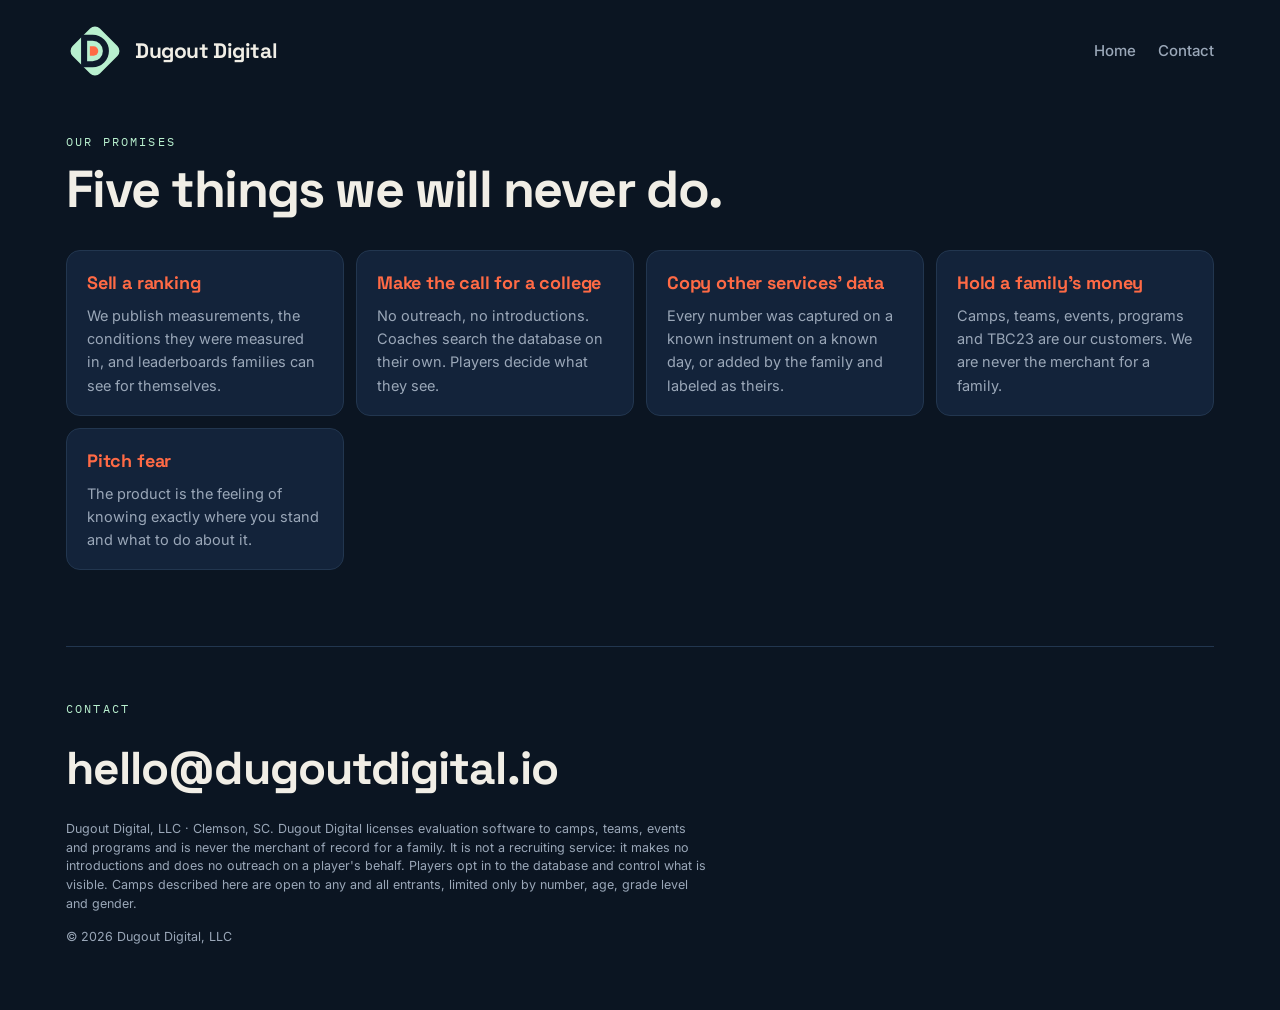
==== never.html @ 40cbd204 "Condensed image-led home: Data made simple, bigger logo, 15 real screens, now-what, audience chips; " ====
<!doctype html>
<html lang="en">
<head>
<meta charset="utf-8">
<meta name="viewport" content="width=device-width, initial-scale=1, viewport-fit=cover">
<title>Dugout Digital · Our promises</title>
<meta name="description" content="Dugout Digital translates baseball data. Any file from any device, read together, becomes a plain-English evaluation: strengths, growth, benchmarks by age and level, a training plan, leaderboards and an opt-in player database.">
<link rel="icon" type="image/svg+xml" href="data:image/svg+xml,%3Csvg xmlns='http://www.w3.org/2000/svg' viewBox='0 0 150 150'%3E%3Crect width='150' height='150' rx='34' fill='%230E1A2B'/%3E%3Crect x='25' y='25' width='100' height='100' rx='18' transform='rotate(45 75 75)' fill='%23B9F0CF'/%3E%3Cg transform='translate(39,33) scale(0.6)'%3E%3Cpath fill-rule='evenodd' d='M0 0H50A70 70 0 0 1 50 140H0ZM26 26H50A44 44 0 0 1 50 114H26Z' fill='%230E1A2B'/%3E%3Cpath d='M38 50H54A20 20 0 0 1 54 90H38Z' fill='%23FF6A45'/%3E%3C/g%3E%3C/svg%3E">
<link rel="preconnect" href="https://fonts.googleapis.com">
<link rel="stylesheet" href="https://fonts.googleapis.com/css2?family=Space+Grotesk:wght@500;700&family=Inter:wght@400;500;600&family=IBM+Plex+Mono:wght@500&display=swap">
<style>
:root{
  --bg:#0B1522; --bg2:#0E1A2B; --panel:#13233A; --panel2:#182B45; --line:#22364F; --ink:#F1EEE6; --muted:#9AA7B8;
  --electric:#2F5BFF; --sky:#7FB5FF; --mint:#B9F0CF; --coral:#FF6A45; --slate:#5B6470;
  --display:"Space Grotesk","Helvetica Neue",Arial,sans-serif; --body:"Inter","Segoe UI",system-ui,sans-serif; --mono:"IBM Plex Mono",ui-monospace,Menlo,monospace;
  color-scheme:dark;
}
:root:not([data-theme="light"]){}
:root[data-theme="dark"]{}
*{box-sizing:border-box}
html,body{margin:0}
html{scroll-behavior:smooth}
body{background:var(--bg);color:var(--ink);font-family:var(--body);font-size:17px;line-height:1.6;overflow-x:hidden}
a{color:var(--sky)}
.wrap{max-width:1180px;margin:0 auto;padding-inline:16px}
nav{display:flex;justify-content:space-between;align-items:center;padding-block:22px;gap:16px}
.mark{display:flex;align-items:center;gap:11px;text-decoration:none;color:var(--ink);font-family:var(--display);font-weight:700;font-size:21px;letter-spacing:-.02em;white-space:nowrap}
.mark svg{width:58px;height:58px;flex:none}
nav .links{display:flex;gap:22px;font-size:15px;font-weight:500}
nav .links a{text-decoration:none;color:var(--muted);white-space:nowrap}
nav .links a:hover{color:var(--ink)}
@media (max-width:700px){nav .links a:not(:last-child){display:none}}
h1,h2,h3{font-family:var(--display);line-height:1.02;margin:0;letter-spacing:-.03em;text-wrap:balance}
h1{font-size:clamp(46px,8vw,100px);font-weight:700}
h2{font-size:clamp(30px,4.4vw,52px);font-weight:700}
h3{font-size:20px;font-weight:700;letter-spacing:-.01em}
p{margin:0}
.eyebrow{font-family:var(--mono);text-transform:uppercase;letter-spacing:.18em;font-size:12px;color:var(--mint)}
.btn{font-family:var(--display);font-weight:700;font-size:16px;padding:14px 22px;border-radius:10px;text-decoration:none;display:inline-block;transition:transform .15s,background .15s;border:2px solid transparent}
.btn:hover{transform:translateY(-2px)}
.btn:focus-visible{outline:3px solid var(--coral);outline-offset:2px}
.b-electric{background:var(--electric);color:#fff}
.b-ghost{border-color:var(--line);color:var(--ink)}
.b-ghost:hover{border-color:var(--mint)}
/* hero */
.hero{padding-block:30px 70px;display:grid;grid-template-columns:1fr 1.05fr;gap:40px;align-items:center}
@media (max-width:960px){.hero{grid-template-columns:1fr}}
.hero .copy{display:grid;gap:20px}
.sub{font-family:var(--display);font-weight:500;font-size:clamp(20px,2.4vw,26px);letter-spacing:-.01em}
.sub b{color:var(--sky);font-weight:700}.sub i{color:var(--coral);font-style:normal;font-weight:700}.sub u{color:var(--mint);text-decoration:none;font-weight:700}
.lede{color:var(--muted);font-size:17.5px;max-width:54ch}
.cta{display:flex;gap:12px;flex-wrap:wrap}
.panel{background:var(--panel);border:1px solid var(--line);border-radius:18px;padding:20px;display:grid;gap:12px}
.panel .cap{font-size:13.5px;color:var(--muted);line-height:1.5}
.panel .cap b{color:var(--ink);font-weight:600}
.legend{display:flex;gap:16px;flex-wrap:wrap;font-family:var(--mono);font-size:11px;letter-spacing:.1em;text-transform:uppercase;color:var(--muted)}
.legend i{display:inline-block;width:10px;height:10px;border-radius:50%;margin-right:6px;vertical-align:-1px}
svg.chart{width:100%;height:auto;display:block}
.chart text{font-family:var(--mono);font-size:11px;fill:var(--muted);letter-spacing:.06em}
.chart .ax{stroke:var(--line);stroke-width:1}
.chart .grid{stroke:var(--line);stroke-width:1;stroke-dasharray:2 4}
.chart .barrel{fill:rgba(255,106,69,.12);stroke:var(--coral);stroke-width:1.5;stroke-dasharray:5 4}
.chart .lbl{fill:var(--coral);font-weight:500}
/* app showcase */
.wide{display:grid;grid-template-columns:1.35fr .65fr;gap:22px;align-items:center;background:var(--panel);border:1px solid var(--line);border-radius:18px;padding:18px;margin-bottom:16px}
.wide.flip{grid-template-columns:.65fr 1.35fr}
.wide.flip img{order:2}
@media (max-width:860px){.wide,.wide.flip{grid-template-columns:1fr}.wide.flip img{order:0}}
.wide img{width:100%;height:auto;border-radius:12px;border:1px solid var(--line);display:block}
.wide h3{font-size:22px;margin-bottom:8px}
.wide p{font-size:15.5px;color:var(--muted)}
.wide .k{font-family:var(--mono);font-size:11.5px;letter-spacing:.14em;text-transform:uppercase;color:var(--mint);margin-bottom:8px}
.phones{display:grid;grid-template-columns:repeat(auto-fit,minmax(250px,1fr));gap:16px;margin-top:18px;align-items:start}
.phone{display:grid;grid-template-rows:auto 1fr;gap:12px}
.phone .scr{border:1px solid var(--line);border-radius:22px;overflow:hidden;background:#0a0c10;max-height:440px;box-shadow:0 20px 50px rgba(0,0,0,.35)}
.phone .scr img{width:100%;height:auto;display:block}
.phone h3{font-size:17px}
.phone p{font-size:14px;color:var(--muted)}
.phone .k{font-family:var(--mono);font-size:11px;letter-spacing:.14em;text-transform:uppercase;color:var(--coral)}
.fte{border:1px solid var(--line);border-radius:22px;background:var(--panel);min-height:380px;padding:22px;display:grid;align-content:start;gap:10px}
.fte .t{font-family:var(--display);font-weight:700;font-size:20px;letter-spacing:-.02em}
.fte ol{margin:0;padding-left:20px;display:grid;gap:6px;font-size:14px;color:var(--muted)}
.fte ol b{color:var(--ink);font-weight:600}
.shots3{display:grid;grid-template-columns:repeat(auto-fit,minmax(300px,1fr));gap:16px}
.shot3{background:var(--panel);border:1px solid var(--line);border-radius:16px;overflow:hidden;display:grid;grid-template-rows:auto 1fr}
.shot3 img{width:100%;height:auto;display:block;border-bottom:1px solid var(--line)}
.shot3 div{padding:18px 20px;display:grid;gap:6px;align-content:start}
.shot3 p{font-size:14.5px;color:var(--muted)}
.shot3 .k{font-family:var(--mono);font-size:11px;letter-spacing:.14em;text-transform:uppercase;color:var(--coral)}
.roster{display:grid;grid-template-columns:repeat(auto-fit,minmax(230px,1fr));gap:12px;margin-top:28px}
.roster div{background:var(--panel);border:1px solid var(--line);border-radius:14px;padding:16px 18px;font-size:14.5px;color:var(--muted)}
.roster b{display:block;font-family:var(--display);font-weight:700;font-size:16px;color:var(--ink);letter-spacing:-.01em;margin-bottom:4px}
.prop{margin-top:22px;font-family:var(--mono);font-size:12px;letter-spacing:.12em;text-transform:uppercase;color:var(--mint)}
/* now what */
.nw{display:grid;grid-template-columns:repeat(3,minmax(0,1fr));gap:0;border:1px solid var(--line);border-radius:18px;overflow:hidden;background:var(--panel)}
@media (max-width:900px){.nw{grid-template-columns:1fr}}
.nw > div{padding:24px;display:grid;gap:12px;align-content:start;border-left:1px solid var(--line)}
.nw > div:first-child{border-left:0}
@media (max-width:900px){.nw > div{border-left:0;border-top:1px solid var(--line)}.nw > div:first-child{border-top:0}}
.nw .k{font-family:var(--mono);font-size:11.5px;letter-spacing:.14em;text-transform:uppercase}
.nw .big{font-family:var(--display);font-weight:700;font-size:40px;letter-spacing:-.03em;line-height:1}
.nw .big small{font-family:var(--mono);font-size:12px;letter-spacing:.12em;font-weight:500;color:var(--muted);margin-left:8px;text-transform:uppercase}
.nw p{font-size:15px;color:var(--muted)}
.nw p b{color:var(--ink);font-weight:600}
.nw ol{margin:0;padding-left:20px;display:grid;gap:6px;font-size:14.5px;color:var(--ink)}
.nw ol span{color:var(--muted);font-size:13px}
.nw .bar{height:8px;border-radius:4px;background:var(--line);position:relative;overflow:hidden}
.nw .bar i{position:absolute;left:0;top:0;bottom:0;border-radius:4px}
.nw .goal{font-family:var(--mono);font-size:11px;letter-spacing:.1em;text-transform:uppercase;color:var(--muted)}
.nwgrid{display:grid;gap:18px}
/* sections */
section{padding-block:76px;border-top:1px solid var(--line)}
.head{display:grid;gap:12px;margin-bottom:34px;max-width:64ch}
.head p{color:var(--muted);font-size:17px}
.grid{display:grid;gap:16px}
.g2{grid-template-columns:repeat(auto-fit,minmax(300px,1fr))}
.g3{grid-template-columns:repeat(auto-fit,minmax(260px,1fr))}
.g4{grid-template-columns:repeat(auto-fit,minmax(220px,1fr))}
.card{background:var(--panel);border:1px solid var(--line);border-radius:16px;padding:24px;display:grid;gap:10px;align-content:start;position:relative;overflow:hidden}
.card::before{content:"";position:absolute;left:0;top:0;height:4px;width:100%;background:var(--c,var(--sky))}
.card.mint{--c:var(--mint)}.card.coral{--c:var(--coral)}.card.sky{--c:var(--sky)}
.card p{font-size:15.5px;color:var(--muted)}
.card .k{font-family:var(--mono);font-size:11.5px;letter-spacing:.14em;text-transform:uppercase;color:var(--c,var(--sky))}
.card .to{font-family:var(--mono);font-size:11.5px;letter-spacing:.12em;text-transform:uppercase;color:var(--mint);margin-top:6px}
/* same-ev strip */
.same{display:grid;grid-template-columns:repeat(auto-fit,minmax(220px,1fr));gap:14px}
.ball{background:var(--panel);border:1px solid var(--line);border-radius:16px;padding:20px;display:grid;gap:8px}
.ball .ev{font-family:var(--display);font-weight:700;font-size:40px;letter-spacing:-.03em;line-height:1}
.ball .ev small{font-family:var(--mono);font-size:11px;letter-spacing:.14em;font-weight:500;color:var(--muted);margin-left:6px}
.ball .la{font-family:var(--mono);font-size:12px;letter-spacing:.1em;text-transform:uppercase;color:var(--muted)}
.ball .bar{height:8px;border-radius:4px;background:var(--line);position:relative;overflow:hidden}
.ball .bar i{position:absolute;left:0;top:0;bottom:0;border-radius:4px;background:var(--c)}
.ball .res{font-family:var(--display);font-weight:700;font-size:22px;letter-spacing:-.02em;color:var(--c)}
.ball .d{font-size:14px;color:var(--muted)}
.kpis{display:grid;grid-template-columns:repeat(auto-fit,minmax(200px,1fr));gap:1px;background:var(--line);border:1px solid var(--line);border-radius:14px;overflow:hidden;margin-top:28px}
.kpis div{background:var(--panel);padding:18px 20px}
.kpis b{display:block;font-family:var(--display);font-weight:700;font-size:34px;letter-spacing:-.03em;line-height:1}
.kpis span{display:block;font-size:13.5px;color:var(--muted);margin-top:6px;line-height:1.4}
/* instruments table */
.table{display:grid;border:1px solid var(--line);border-radius:16px;overflow:hidden}
.row{display:grid;grid-template-columns:260px 1fr;gap:20px;padding:20px 24px;background:var(--panel);border-top:1px solid var(--line)}
.row:first-child{border-top:0}
.row .n{font-family:var(--display);font-weight:700;font-size:19px;letter-spacing:-.01em}
.row .n small{display:block;font-family:var(--mono);font-size:11px;letter-spacing:.12em;text-transform:uppercase;color:var(--mint);margin-top:6px;font-weight:500}
.row p{font-size:15.5px;color:var(--muted)}
@media (max-width:700px){.row{grid-template-columns:1fr;gap:8px}}
.formats{margin-top:14px;font-family:var(--mono);font-size:12.5px;letter-spacing:.06em;color:var(--muted)}
/* film */
.film{display:grid;grid-template-columns:repeat(auto-fit,minmax(300px,1fr));gap:16px}
.shot{background:var(--panel);border:1px solid var(--line);border-radius:16px;overflow:hidden;display:grid;grid-template-rows:auto 1fr}
.shot img{width:100%;height:220px;object-fit:cover;display:block}
.shot div{padding:18px 20px;display:grid;gap:6px}
.shot p{font-size:15px;color:var(--muted)}
/* flow */
.flow{display:grid;grid-template-columns:repeat(auto-fit,minmax(230px,1fr));gap:16px}
.step{padding:24px;border:1px solid var(--line);border-radius:16px;background:var(--panel);display:grid;gap:8px;align-content:start}
.step .n{font-family:var(--display);font-weight:700;font-size:44px;line-height:1;letter-spacing:-.03em;color:var(--coral)}
.step p{font-size:15.5px;color:var(--muted)}
.never{display:grid;grid-template-columns:repeat(auto-fit,minmax(230px,1fr));gap:12px}
.no{background:var(--panel);border:1px solid var(--line);border-radius:14px;padding:18px 20px;display:grid;gap:6px}
.no b{font-family:var(--display);font-weight:700;font-size:18px;letter-spacing:-.01em;color:var(--coral)}
.no span{font-size:14.5px;color:var(--muted)}
.two{display:grid;grid-template-columns:1.2fr .8fr;gap:30px;align-items:start}
@media (max-width:900px){.two{grid-template-columns:1fr}}
.who p{color:var(--muted);font-size:16px}
.soft{display:flex;gap:14px;align-items:center;flex-wrap:wrap;margin-top:26px;font-family:var(--display);font-weight:700;font-size:20px;letter-spacing:-.01em}
.soft span{padding:8px 14px;border-radius:10px;color:#0B1522}
footer{padding-block:52px 64px;display:grid;gap:14px;color:var(--muted);font-size:15px;border-top:1px solid var(--line)}
.contact{font-family:var(--display);font-weight:700;font-size:clamp(26px,4vw,46px);color:var(--ink);letter-spacing:-.02em;text-decoration:none}
.contact:hover{color:var(--mint)}
.fine{font-size:12.5px;max-width:80ch;line-height:1.5}
.reveal{opacity:0;transform:translateY(12px);transition:opacity .6s ease,transform .6s ease}
.reveal.in{opacity:1;transform:none}
.dot{opacity:0;animation:pop .4s forwards}
@keyframes pop{to{opacity:1}}
@media (prefers-reduced-motion:reduce){.reveal{opacity:1;transform:none;transition:none}.dot{opacity:1;animation:none}}
</style>
</head>
<body>
<div class="wrap">
  <nav>
    <a class="mark" href="index.html" aria-label="Dugout Digital home">
      <svg viewBox="0 0 150 150" aria-hidden="true"><rect x="25" y="25" width="100" height="100" rx="18" transform="rotate(45 75 75)" fill="#B9F0CF"/><g transform="translate(39,33) scale(0.6)"><path fill-rule="evenodd" d="M0 0H50A70 70 0 0 1 50 140H0ZM26 26H50A44 44 0 0 1 50 114H26Z" fill="#0E1A2B"/><path d="M38 50H54A20 20 0 0 1 54 90H38Z" fill="#FF6A45"/></g></svg>
      Dugout Digital
    </a>
    <div class="links"><a href="index.html">Home</a><a href="index.html#contact">Contact</a></div>
  </nav>
  <section style="border-top:0;padding-top:30px">
    <div class="head reveal in"><div class="eyebrow">Our promises</div><h2>Five things we will never do.</h2></div>
    <div class="never">
      <div class="no reveal in"><b>Sell a ranking</b><span>We publish measurements, the conditions they were measured in, and leaderboards families can see for themselves.</span></div>
      <div class="no reveal in"><b>Make the call for a college</b><span>No outreach, no introductions. Coaches search the database on their own. Players decide what they see.</span></div>
      <div class="no reveal in"><b>Copy other services' data</b><span>Every number was captured on a known instrument on a known day, or added by the family and labeled as theirs.</span></div>
      <div class="no reveal in"><b>Hold a family's money</b><span>Camps, teams, events, programs and TBC23 are our customers. We are never the merchant for a family.</span></div>
      <div class="no reveal in"><b>Pitch fear</b><span>The product is the feeling of knowing exactly where you stand and what to do about it.</span></div>
    </div>
  </section>
  <footer id="contact">
    <div class="eyebrow">Contact</div>
    <a class="contact" href="mailto:hello@dugoutdigital.io">hello@dugoutdigital.io</a>
    <p class="fine">Dugout Digital, LLC · Clemson, SC. Dugout Digital licenses evaluation software to camps, teams, events and programs and is never the merchant of record for a family. It is not a recruiting service: it makes no introductions and does no outreach on a player's behalf. Players opt in to the database and control what is visible. Camps described here are open to any and all entrants, limited only by number, age, grade level and gender.</p>
    <p class="fine">© 2026 Dugout Digital, LLC</p>
  </footer>
</div>
</body>
</html>
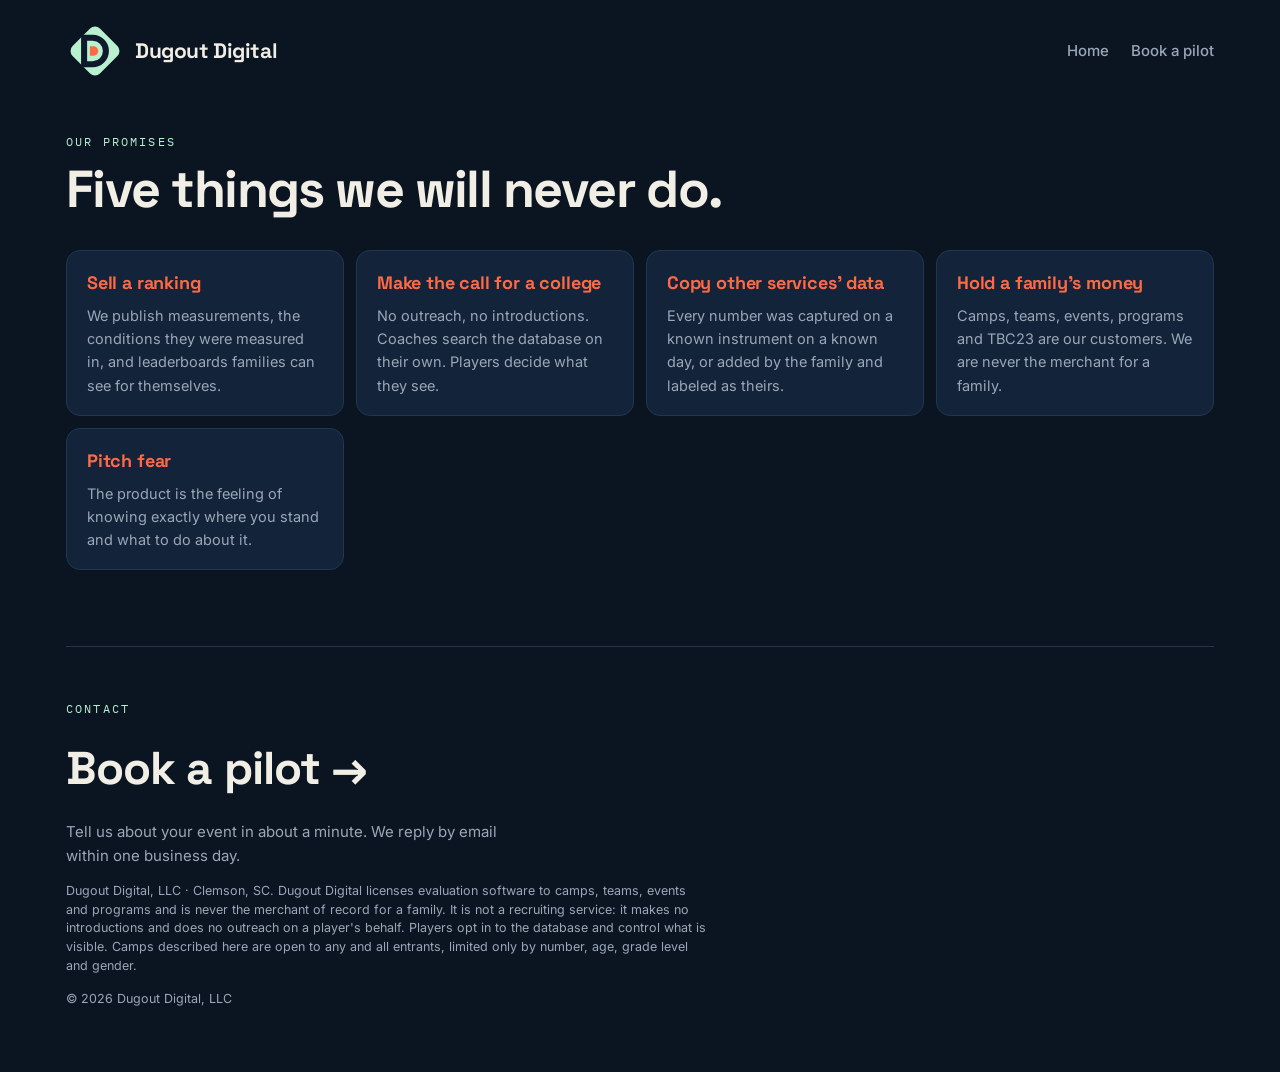
==== commit 1857a7f0: "Book a pilot inquiry flow: tap-through dialog (inquiry.js + inquiry.css) posting to forms.dugoutdigi" ====
--- a/never.html
+++ b/never.html
@@ -8,6 +8,7 @@
 <link rel="icon" type="image/svg+xml" href="data:image/svg+xml,%3Csvg xmlns='http://www.w3.org/2000/svg' viewBox='0 0 150 150'%3E%3Crect width='150' height='150' rx='34' fill='%230E1A2B'/%3E%3Crect x='25' y='25' width='100' height='100' rx='18' transform='rotate(45 75 75)' fill='%23B9F0CF'/%3E%3Cg transform='translate(39,33) scale(0.6)'%3E%3Cpath fill-rule='evenodd' d='M0 0H50A70 70 0 0 1 50 140H0ZM26 26H50A44 44 0 0 1 50 114H26Z' fill='%230E1A2B'/%3E%3Cpath d='M38 50H54A20 20 0 0 1 54 90H38Z' fill='%23FF6A45'/%3E%3C/g%3E%3C/svg%3E">
 <link rel="preconnect" href="https://fonts.googleapis.com">
 <link rel="stylesheet" href="https://fonts.googleapis.com/css2?family=Space+Grotesk:wght@500;700&family=Inter:wght@400;500;600&family=IBM+Plex+Mono:wght@500&display=swap">
+<link rel="stylesheet" href="inquiry.css">
 <style>
 :root{
   --bg:#0B1522; --bg2:#0E1A2B; --panel:#13233A; --panel2:#182B45; --line:#22364F; --ink:#F1EEE6; --muted:#9AA7B8;
@@ -183,7 +184,7 @@
       <svg viewBox="0 0 150 150" aria-hidden="true"><rect x="25" y="25" width="100" height="100" rx="18" transform="rotate(45 75 75)" fill="#B9F0CF"/><g transform="translate(39,33) scale(0.6)"><path fill-rule="evenodd" d="M0 0H50A70 70 0 0 1 50 140H0ZM26 26H50A44 44 0 0 1 50 114H26Z" fill="#0E1A2B"/><path d="M38 50H54A20 20 0 0 1 54 90H38Z" fill="#FF6A45"/></g></svg>
       Dugout Digital
     </a>
-    <div class="links"><a href="index.html">Home</a><a href="index.html#contact">Contact</a></div>
+    <div class="links"><a href="index.html">Home</a><a href="index.html#pilot" data-inquiry>Book a pilot</a></div>
   </nav>
   <section style="border-top:0;padding-top:30px">
     <div class="head reveal in"><div class="eyebrow">Our promises</div><h2>Five things we will never do.</h2></div>
@@ -197,10 +198,12 @@
   </section>
   <footer id="contact">
     <div class="eyebrow">Contact</div>
-    <a class="contact" href="mailto:hello@dugoutdigital.io">hello@dugoutdigital.io</a>
+    <a class="contact" href="index.html#pilot" data-inquiry>Book a pilot →</a>
+    <p style="color:var(--muted);max-width:52ch">Tell us about your event in about a minute. We reply by email within one business day.</p>
     <p class="fine">Dugout Digital, LLC · Clemson, SC. Dugout Digital licenses evaluation software to camps, teams, events and programs and is never the merchant of record for a family. It is not a recruiting service: it makes no introductions and does no outreach on a player's behalf. Players opt in to the database and control what is visible. Camps described here are open to any and all entrants, limited only by number, age, grade level and gender.</p>
     <p class="fine">© 2026 Dugout Digital, LLC</p>
   </footer>
 </div>
+<script src="inquiry.js" defer></script>
 </body>
 </html>
--- a/inquiry.css
+++ b/inquiry.css
@@ -0,0 +1,178 @@
+/* Dugout Digital ... "Book a pilot" inquiry flow. Self contained; every class is ddf- prefixed so the
+   page styles (index, numbers, never, portal) never reach inside. Tokens fall back to the site palette. */
+html.ddf-lock, html.ddf-lock body { overflow: hidden !important; }
+
+.ddf-root {
+  --ddf-bg: var(--bg, #0B1522);
+  --ddf-bg2: var(--bg2, #0E1A2B);
+  --ddf-panel: var(--panel, #13233A);
+  --ddf-panel2: var(--panel2, #182B45);
+  --ddf-line: var(--line, #22364F);
+  --ddf-ink: var(--ink, #F1EEE6);
+  --ddf-muted: var(--muted, #9AA7B8);
+  --ddf-electric: var(--electric, #2F5BFF);
+  --ddf-sky: var(--sky, #7FB5FF);
+  --ddf-mint: var(--mint, #B9F0CF);
+  --ddf-coral: var(--coral, #FF6A45);
+  --ddf-display: var(--display, "Space Grotesk", "Helvetica Neue", Arial, sans-serif);
+  --ddf-body: var(--body, "Inter", "Segoe UI", system-ui, sans-serif);
+  --ddf-mono: var(--mono, "IBM Plex Mono", ui-monospace, Menlo, monospace);
+  position: fixed; inset: 0; z-index: 2147483000;
+  display: flex; align-items: center; justify-content: center;
+  font-family: var(--ddf-body); font-size: 16px; line-height: 1.5; color: var(--ddf-ink);
+  -webkit-text-size-adjust: 100%; text-align: left;
+}
+.ddf-root[hidden] { display: none; }
+.ddf-root *, .ddf-root *::before, .ddf-root *::after { box-sizing: border-box; }
+.ddf-root p, .ddf-root h2, .ddf-root dl, .ddf-root dd { margin: 0; }
+.ddf-root button { font: inherit; color: inherit; -webkit-tap-highlight-color: transparent; }
+
+.ddf-scrim { position: absolute; inset: 0; background: rgba(5, 10, 18, .8); -webkit-backdrop-filter: blur(4px); backdrop-filter: blur(4px); transition: opacity .25s ease; }
+
+.ddf-dialog {
+  position: relative; display: flex; flex-direction: column; overflow: hidden;
+  width: min(580px, calc(100vw - 48px)); height: min(760px, calc(100vh - 48px));
+  background: var(--ddf-bg2); border: 1px solid var(--ddf-line); border-radius: 22px;
+  box-shadow: 0 40px 90px rgba(0, 0, 0, .55);
+  transition: transform .28s cubic-bezier(.2, .8, .2, 1), opacity .28s ease;
+}
+.ddf-opening .ddf-scrim { opacity: 0; }
+.ddf-opening .ddf-dialog { opacity: 0; transform: translateY(18px) scale(.985); }
+
+@media (max-width: 640px) {
+  .ddf-root { align-items: stretch; }
+  .ddf-dialog { width: 100%; height: 100%; height: 100dvh; max-height: none; border: 0; border-radius: 0; box-shadow: none;
+    padding-top: env(safe-area-inset-top); }
+  .ddf-opening .ddf-dialog { transform: translateY(28px); }
+}
+
+/* top bar */
+.ddf-top { display: grid; grid-template-columns: auto 1fr auto; align-items: center; gap: 8px; padding: 10px 10px 8px; }
+.ddf-icon {
+  display: inline-flex; align-items: center; justify-content: center; gap: 6px;
+  min-width: 48px; min-height: 48px; padding: 0 12px; border-radius: 12px;
+  background: transparent; border: 1px solid transparent; color: var(--ddf-ink); cursor: pointer;
+  font-family: var(--ddf-display); font-weight: 700; font-size: 16px; letter-spacing: -.01em;
+}
+.ddf-icon svg { width: 22px; height: 22px; flex: none; }
+.ddf-icon:hover { border-color: var(--ddf-line); }
+.ddf-back { padding-left: 6px; }
+.ddf-stepno { text-align: center; font-family: var(--ddf-mono); font-size: 12px; letter-spacing: .16em; text-transform: uppercase; color: var(--ddf-muted); }
+.ddf-progress { height: 4px; margin: 0 22px; border-radius: 4px; background: var(--ddf-line); overflow: hidden; }
+.ddf-progress i { display: block; height: 100%; width: 0; border-radius: 4px; background: var(--ddf-mint); transition: width .35s cubic-bezier(.2, .8, .2, 1); }
+.ddf-progress.ddf-progress-alt i { background: var(--ddf-sky); }
+
+/* body */
+.ddf-body { flex: 1; overflow-y: auto; overscroll-behavior: contain; -webkit-overflow-scrolling: touch; padding: 26px 26px 28px; }
+.ddf-step { transition: opacity .22s ease, transform .22s ease; }
+.ddf-step.ddf-enter { opacity: 0; transform: translateX(14px); }
+.ddf-eyebrow { font-family: var(--ddf-mono); font-size: 12px; letter-spacing: .18em; text-transform: uppercase; color: var(--ddf-mint); margin-bottom: 10px !important; }
+.ddf-root .ddf-h {
+  font-family: var(--ddf-display); font-weight: 700; font-size: clamp(28px, 6.4vw, 36px); line-height: 1.05;
+  letter-spacing: -.03em; color: var(--ddf-ink); text-wrap: balance; outline: none;
+}
+.ddf-sub { color: var(--ddf-muted); font-size: 16px; margin-top: 10px !important; }
+.ddf-p { color: var(--ddf-ink); font-size: 16.5px; margin-top: 14px !important; max-width: 52ch; }
+.ddf-muted { color: var(--ddf-muted); }
+
+/* options */
+.ddf-opts { display: grid; gap: 10px; margin-top: 22px; }
+.ddf-opt {
+  display: flex; align-items: center; gap: 14px; width: 100%; min-height: 60px; padding: 14px 16px 14px 18px;
+  text-align: left; cursor: pointer; border-radius: 14px;
+  background: var(--ddf-panel); border: 1px solid var(--ddf-line); color: var(--ddf-ink);
+  transition: border-color .15s, background .15s, transform .15s;
+}
+.ddf-opt:hover { border-color: var(--ddf-mint); }
+.ddf-opt:active { transform: scale(.99); }
+.ddf-opt-t { flex: 1; display: grid; gap: 2px; font-family: var(--ddf-display); font-weight: 700; font-size: 18px; letter-spacing: -.01em; line-height: 1.2; }
+.ddf-opt-t small { font-family: var(--ddf-body); font-weight: 400; font-size: 14px; letter-spacing: 0; color: var(--ddf-muted); }
+.ddf-go { width: 20px; height: 20px; flex: none; color: var(--ddf-muted); }
+.ddf-opt[aria-pressed="true"] { border-color: var(--ddf-electric); background: rgba(47, 91, 255, .18); box-shadow: inset 0 0 0 1px var(--ddf-electric); }
+.ddf-opt[aria-pressed="true"] .ddf-go { color: var(--ddf-mint); }
+.ddf-box {
+  width: 26px; height: 26px; flex: none; border-radius: 7px; border: 2px solid var(--ddf-line);
+  display: inline-flex; align-items: center; justify-content: center; color: transparent; background: var(--ddf-panel2);
+}
+.ddf-box svg { width: 18px; height: 18px; }
+.ddf-chip[aria-pressed="true"] .ddf-box { background: var(--ddf-mint); border-color: var(--ddf-mint); color: var(--ddf-bg); }
+
+/* fields */
+.ddf-form { margin-top: 20px; display: grid; gap: 16px; }
+.ddf-field { display: grid; gap: 7px; margin-top: 0; }
+.ddf-body > .ddf-step > .ddf-field { margin-top: 20px; }
+.ddf-field label { font-family: var(--ddf-display); font-weight: 700; font-size: 16px; letter-spacing: -.01em; color: var(--ddf-ink); }
+.ddf-opt-tag { font-family: var(--ddf-mono); font-weight: 500; font-size: 11px; letter-spacing: .14em; text-transform: uppercase; color: var(--ddf-muted); margin-left: 6px; }
+.ddf-field input, .ddf-field textarea {
+  width: 100%; min-height: 54px; padding: 13px 15px; border-radius: 12px;
+  background: var(--ddf-panel); border: 1px solid var(--ddf-line); color: var(--ddf-ink);
+  font-family: var(--ddf-body); font-size: 17px; line-height: 1.4; -webkit-appearance: none; appearance: none;
+}
+.ddf-field textarea { min-height: 160px; resize: vertical; }
+.ddf-field input:focus, .ddf-field textarea:focus { outline: none; border-color: var(--ddf-sky); box-shadow: 0 0 0 3px rgba(127, 181, 255, .28); }
+.ddf-field input[aria-invalid="true"] { border-color: var(--ddf-coral); box-shadow: 0 0 0 1px var(--ddf-coral); }
+.ddf-err { color: #FF9B82; font-size: 14.5px; line-height: 1.4; }
+.ddf-err[hidden] { display: none; }
+.ddf-steperr { margin-top: 14px !important; }
+.ddf-count-n { font-family: var(--ddf-mono); font-size: 11px; letter-spacing: .12em; text-transform: uppercase; color: var(--ddf-muted); text-align: right; }
+.ddf-hidden-submit { position: absolute; width: 1px; height: 1px; padding: 0; border: 0; opacity: 0; pointer-events: none; }
+
+/* review + confirmation */
+.ddf-sum { margin-top: 20px !important; border: 1px solid var(--ddf-line); border-radius: 16px; overflow: hidden; background: var(--ddf-panel); }
+.ddf-sum-row { display: grid; grid-template-columns: 1fr auto; align-items: center; gap: 2px 12px; padding: 12px 10px 12px 16px; border-top: 1px solid var(--ddf-line); }
+.ddf-sum-row:first-child { border-top: 0; }
+.ddf-sum dt { grid-column: 1; font-family: var(--ddf-mono); font-size: 11px; letter-spacing: .14em; text-transform: uppercase; color: var(--ddf-muted); }
+.ddf-sum dd { grid-column: 1; font-size: 16px; color: var(--ddf-ink); overflow-wrap: anywhere; white-space: pre-line; }
+.ddf-edit {
+  grid-column: 2; grid-row: 1 / span 2; min-height: 48px; min-width: 64px; padding: 0 14px; border-radius: 10px; cursor: pointer;
+  background: transparent; border: 1px solid var(--ddf-line); color: var(--ddf-sky);
+  font-family: var(--ddf-display) !important; font-weight: 700; font-size: 15px;
+}
+.ddf-edit:hover { border-color: var(--ddf-sky); }
+.ddf-fine { color: var(--ddf-muted); font-size: 13.5px; margin-top: 14px !important; }
+.ddf-note, .ddf-alert { margin-top: 18px !important; padding: 14px 16px; border-radius: 14px; font-size: 15.5px; line-height: 1.45; display: flex; align-items: center; gap: 12px; outline: none; }
+.ddf-note { background: var(--ddf-panel2); border: 1px solid var(--ddf-line); color: var(--ddf-ink); }
+.ddf-alert { background: rgba(255, 106, 69, .14); border: 1px solid var(--ddf-coral); color: var(--ddf-ink); }
+.ddf-ref { margin-top: 22px; padding: 18px 20px; border-radius: 16px; background: var(--ddf-mint); color: var(--ddf-bg); display: grid; gap: 4px; }
+.ddf-ref span { font-family: var(--ddf-mono); font-size: 11.5px; letter-spacing: .16em; text-transform: uppercase; opacity: .8; }
+.ddf-ref b { font-family: var(--ddf-mono); font-weight: 500; font-size: clamp(24px, 6vw, 30px); letter-spacing: .06em; }
+.ddf-reply { margin-top: 18px !important; font-family: var(--ddf-display); font-weight: 700; font-size: 19px; letter-spacing: -.01em; }
+.ddf-share-msg { margin-top: 14px !important; color: var(--ddf-mint); font-size: 15px; min-height: 1px; overflow-wrap: anywhere; }
+
+/* footer actions */
+.ddf-foot { display: grid; gap: 10px; padding: 14px 22px calc(16px + env(safe-area-inset-bottom)); border-top: 1px solid var(--ddf-line); background: var(--ddf-bg2); }
+.ddf-foot[hidden] { display: none; }
+.ddf-primary, .ddf-secondary {
+  display: inline-flex; align-items: center; justify-content: center; gap: 10px; width: 100%; min-height: 56px; padding: 0 20px;
+  border-radius: 12px; cursor: pointer; font-family: var(--ddf-display) !important; font-weight: 700; font-size: 18px; letter-spacing: -.01em;
+  transition: transform .15s, background .15s, border-color .15s;
+}
+.ddf-primary { background: var(--ddf-electric); color: #fff !important; border: 2px solid var(--ddf-electric); }
+.ddf-primary:hover:not([disabled]) { transform: translateY(-1px); }
+.ddf-primary[disabled] { cursor: progress; opacity: .85; }
+.ddf-secondary { background: transparent; color: var(--ddf-ink); border: 2px solid var(--ddf-line); }
+.ddf-secondary:hover { border-color: var(--ddf-mint); }
+
+.ddf-root button:focus-visible, .ddf-root input:focus-visible, .ddf-root textarea:focus-visible { outline: 3px solid var(--ddf-coral); outline-offset: 2px; }
+.ddf-root .ddf-h:focus, .ddf-root .ddf-h:focus-visible { outline: none; }
+
+.ddf-spin { width: 20px; height: 20px; flex: none; border-radius: 50%; border: 3px solid rgba(255, 255, 255, .3); border-top-color: currentColor; animation: ddf-spin .8s linear infinite; }
+.ddf-note .ddf-spin { color: var(--ddf-mint); border-color: rgba(185, 240, 207, .25); border-top-color: var(--ddf-mint); }
+@keyframes ddf-spin { to { transform: rotate(360deg); } }
+
+.ddf-sr { position: absolute !important; width: 1px; height: 1px; margin: -1px; padding: 0; overflow: hidden; clip: rect(0 0 0 0); white-space: nowrap; border: 0; }
+.ddf-hp { position: absolute !important; left: -10000px; top: auto; width: 1px; height: 1px; overflow: hidden; }
+
+@media (max-width: 640px) {
+  .ddf-body { padding: 20px 18px 24px; }
+  .ddf-progress { margin: 0 18px; }
+  .ddf-foot { padding-left: 16px; padding-right: 16px; }
+  .ddf-opt-t { font-size: 17px; }
+}
+
+@media (prefers-reduced-motion: reduce) {
+  .ddf-dialog, .ddf-scrim, .ddf-step, .ddf-progress i, .ddf-opt, .ddf-primary, .ddf-secondary { transition: none !important; }
+  .ddf-opening .ddf-dialog, .ddf-step.ddf-enter { transform: none !important; opacity: 1 !important; }
+  .ddf-opt:active, .ddf-primary:hover:not([disabled]) { transform: none !important; }
+  .ddf-spin { animation: none; border-top-color: currentColor; border-right-color: currentColor; }
+}
